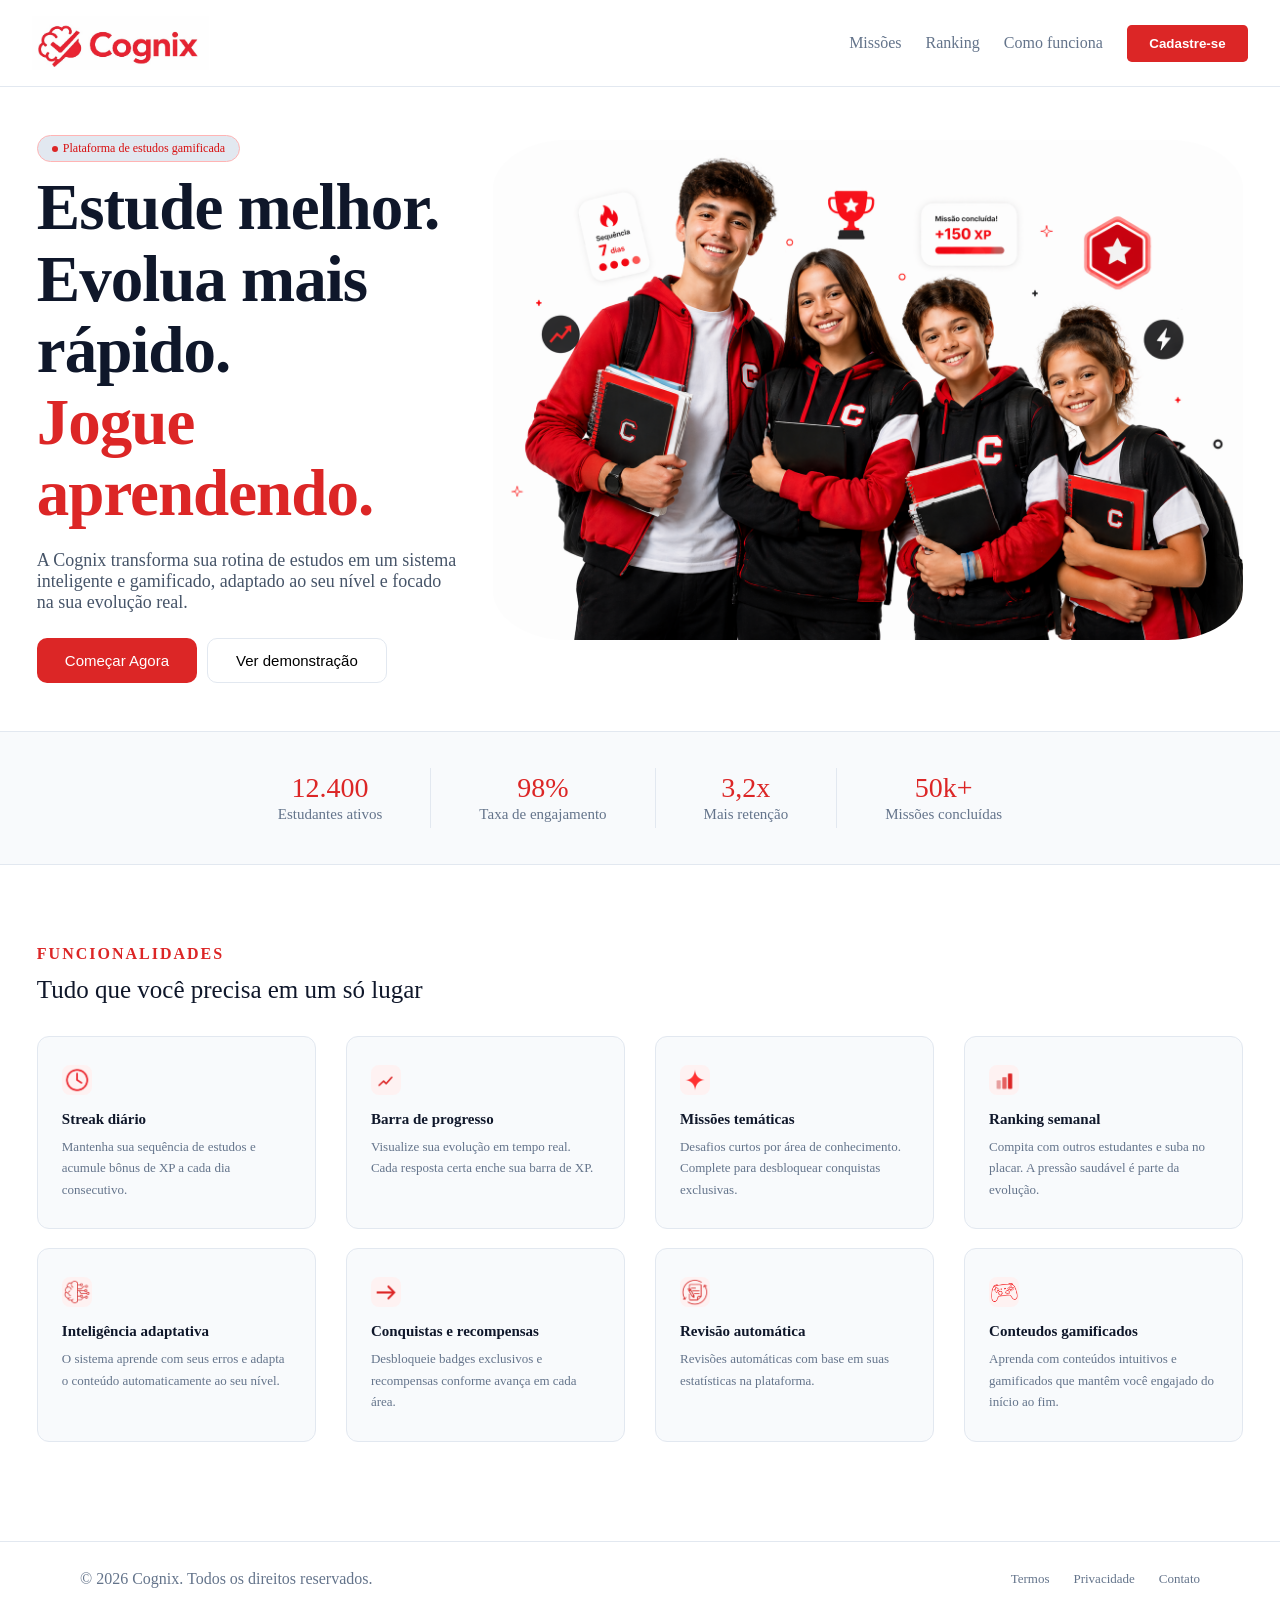
==== [CogNix]/public/index.html @ 7a7dde26 "Add Cognix project" ====
<!DOCTYPE html>
<html lang="pt-BR">

<head>
    <meta charset="UTF-8">
    <meta name="viewport" content="width=device-width, initial-scale=1.0">
    <title>Cognix</title>

    <link rel="stylesheet" href="css/style.css">
    <link rel="stylesheet" href="css/style_media.css">
    <link rel="icon" href="img/logo2.png">
</head>

<body>
    <header class="cabecalho">
        <img id="logo" src="img/logo.png" alt="logo">
        <nav class="navbar">
            <a href="#">Missões</a>
            <a href="#">Ranking</a>
            <a href="#">Como funciona</a>
            <button class="btn-inicio">Cadastre-se</button>
        </nav>
    </header>

    <main>
        <section class="info">
            <div class="info-btn">
                <span class="info-ponto"></span>
                Plataforma de estudos gamificada
            </div>

            <div class="info-content">
                <div class="info-txt">
                    <h1>
                        Estude melhor.<br>
                        Evolua mais rápido.<br>
                        <span>Jogue aprendendo.</span>
                    </h1>
                    <p>
                        A Cognix transforma sua rotina de estudos em um sistema inteligente
                        e gamificado, adaptado ao seu nível e focado na sua evolução real.
                    </p>

                    <div class="info-buttons">
                        <button class="btn-primary">Começar Agora</button>
                        <button class="btn-secondary">Ver demonstração</button>
                    </div>
                </div>

                <div class="info-img">
                    <img src="img/estudantes.png" alt="estudantes">
                </div>
            </div>
        </section>

        <section>
            <div class="stats-bar">
                <div class="stats">
                    <span class="stats-numero">12.400</span>
                    <span class="stats-text">Estudantes ativos</span>
                </div>

                <div class="divisoria-stats"></div>

                <div class="stats">
                    <span class="stats-numero">98%</span>
                    <span class="stats-text">Taxa de engajamento</span>
                </div>

                <div class="divisoria-stats"></div>

                <div class="stats">
                    <span class="stats-numero">3,2x</span>
                    <span class="stats-text">Mais retenção</span>
                </div>

                <div class="divisoria-stats"></div>

                <div class="stats">
                    <span class="stats-numero">50k+</span>
                    <span class="stats-text">Missões concluídas</span>
                </div>
            </div>
        </section>

        <section class="funcionalidades">
            <div class="funcionalidades-titulo">
                <h1>Funcionalidades</h1>
                <p>Tudo que você precisa em um só lugar</p>
            </div>

            <div class="cards">
                <div class="card-group">
                    <div class="card-img">
                        <img src="img/clock.png" alt="funcionalidades">
                    </div>

                    <div>
                        <h3>Streak diário</h3>
                        <p>Mantenha sua sequência de estudos e acumule bônus de XP a cada dia consecutivo.</p>
                    </div>
                </div>

                <div class="card-group">
                    <div class="card-img">
                        <img src="img/grafic2.png" alt="funcionalidades">
                    </div>

                    <div>
                        <h3>Barra de progresso</h3>
                        <p>Visualize sua evolução em tempo real. Cada resposta certa enche sua barra de XP.</p>
                    </div>
                </div>
                
                <div class="card-group">
                    <div class="card-img">
                        <img src="img/estrela.png" alt="funcionalidades">
                    </div>

                    <div>
                        <h3>Missões temáticas</h3>
                        <p>Desafios curtos por área de conhecimento. Complete para desbloquear conquistas exclusivas.</p>
                    </div>
                </div>
                
                <div class="card-group">
                    <div class="card-img">
                        <img src="img/grafic.png" alt="funcionalidades">
                    </div>
    
                    <div>
                        <h3>Ranking semanal</h3>
                        <p>Compita com outros estudantes e suba no placar. A pressão saudável é parte da evolução.</p>
                    </div>
                </div>
            </div>    
            
            <div class="cards">
                
                <div class="card-group">
                    <div class="card-img">
                        <img src="img/cerebro.png" alt="funcionalidades">
                    </div>

                    <div>
                        <h3>Inteligência adaptativa</h3>
                        <p>O sistema aprende com seus erros e adapta o conteúdo automaticamente ao seu nível.</p>
                    </div>
                </div>
                
                <div class="card-group">
                    <div class="card-img">
                        <img src="img/seta.png" alt="funcionalidades">
                    </div>

                    <div>
                        <h3>Conquistas e recompensas</h3>
                        <p>Desbloqueie badges exclusivos e recompensas conforme avança em cada área.</p>
                    </div>
                </div>

                <div class="card-group">
                    <div class="card-img">
                        <img src="img/revisao.png" alt="funcionalidades">
                    </div>

                    <div>
                        <h3>Revisão automática</h3>
                        <p>Revisões automáticas com base em suas estatísticas na plataforma.</p>
                    </div>
                </div>
                
                <div class="card-group">
                    <div class="card-img">
                        <img src="img/game.png" alt="funcionalidades">
                    </div>

                    <div>
                        <h3>Conteudos gamificados</h3>
                        <p>Aprenda com conteúdos intuitivos e gamificados que mantêm você engajado do início ao fim.</p>
                    </div>
                </div>
            </div>
        </section>
    </main>

    <footer class="rodape">
    <span>© 2026 Cognix. Todos os direitos reservados.</span>
    <div class="rodape-links">
      <a href="#">Termos</a>
      <a href="#">Privacidade</a>
      <a href="#">Contato</a>
    </div>
  </footer>
</body>

</html>
---- [CogNix]/public/css/style.css ----
* {
    margin: 0;
    padding: 0;
    box-sizing: border-box;
}

/* Cabeçalho */

.cabecalho {
    display: flex;
    justify-content: space-between;
    align-items: center;
    padding: 1rem 2rem;
    border-bottom: #e2e8f0 1px solid;
}

.navbar {
    display: flex;
    justify-content: space-between;
    align-items: center;
    gap: 1.5rem;
}

.navbar a {
    text-decoration: none;
    color: #64748b;
}

.navbar a:hover {
  color: #0f172a;
}

.btn-inicio {
    background: #dc2626;
    color: #ffffff;
    border: none;
    padding: 0.7rem 1.4rem;
    border-radius: 0.3rem;
    font-weight: bold;
    cursor: pointer;
    transition: 0.3s;
}

.btn-inicio:hover {
    background: #d81010;
    transform: scale(1.03);
}

#logo {
    width: auto;
    height: 3.4rem;
}

/* Informações */

.info {
    padding: 3rem 2.3rem;
}

.info-content {
    display: flex;
    align-items: flex-start;
    gap: 2rem;
}

.info-btn {
    display: inline-flex;
    align-items: center;
    padding: 5px 14px;
    font-size: 12px;
    gap: 5px;
    color: #d81010;
    background: #e2e8f0;
    border-radius: 1000px;
    border: 0.5px solid #ffb4b4;
    margin-bottom: 10px;
}

.info-ponto {
    width: 6px;
    height: 6px;
    border-radius: 50%;
    background: #dc2626;
}

.info-txt h1 {
    color: #0f172a;
    font-size: 65px;
    margin-bottom: 20px;
    line-height: 1.1;
    letter-spacing: -1px;
}

.info-txt span {
    color: #dc2626;
}

.info-txt {
    font-size: 18px;
    color: #475569;
    max-width: 600px;
}

.info-img img {
    height: 500px;
    width: auto;
    border-radius: 10%;
    margin-top: -2rem;
}

.info-buttons {
    display: flex;
    gap: 10px;
    padding-top: 25px;
}

.btn-primary {
    background: #dc2626;
    color: #ffffff;
    padding: 13px 28px;
    border-radius: 10px;
    border: none;
    cursor: pointer;
    font-size: 15px;
    transition: 0.3s;
}

.btn-primary:hover {
    background: #d81010;
    transform: scale(1.03);
}

.btn-secondary {
    background: transparent;
    border: 1px solid #e2e8f0;
    padding: 13px 28px;
    border-radius: 10px;
    cursor: pointer;
    font-size: 15px;
    transition: 0.3s;
}

.btn-secondary:hover {
    background: #e2e8f0;
    transform: scale(1.03);
}

/* Stats Parte */

.stats-bar {
    display: flex;
    align-items: center;
    justify-content: center;
    padding: 36px 80px;
    border-top: 0.5px solid #e2e8f0;
    border-bottom: 0.5px solid #e2e8f0;
    background: #f8fafc;
    flex-wrap: wrap;
}

.stats {
    display: flex;
    flex-direction: column;
    align-items: center;
    padding: 0 48px;
}

.stats-numero {
    font-size: 28px;
    color: #dc2626;
}

.stats-text {
    font-size: 15px;
    color: #64748b;
    margin-top: 2px;
}

.divisoria-stats {
    width: 1px;
    height: 60px;
    background: #e2e8f0;
}

/* Funcionalidades Parte */

.funcionalidades {
    padding: 5rem 2.3rem;
}

.funcionalidades-titulo h1 {
    font-size: 16px;
    color: #dc2626;
    letter-spacing: 2.0px;
    text-transform: uppercase;
    padding-bottom: 0.8rem;
}

.funcionalidades-titulo p {
    font-size: 25px;
    color: #0f172a;
    padding-bottom: 2rem;
}

.cards {
    display: flex;
    padding-bottom: 1.2rem;
    gap: 30px;
}

.card-group {
    background: #f8fafc;
    border: 0.5px solid #e2e8f0;
    border-radius: 12px;
    padding: 28px 24px;
    width: 25rem;
}

.card-group:hover {
    border-color: #fca5a5;
}

.card-group h3 {
  font-size: 15px;
  color: #0f172a;
  margin-bottom: 8px;
}

.card-group p {
  font-size: 13px;
  color: #64748b;
  line-height: 1.65;
}

.card-img {
    display: flex;
    justify-content: center;
    align-items: center;
    width: 30px;
    height: auto;
    background: #fef2f2;
    border-radius: 8px;
    margin-bottom: 16px;
}

.card-img img {
    width: 30px;
    height: auto;
}

/* Rodapé */

.rodape {
  display: flex;
  justify-content: space-between;
  align-items: center;
  padding: 28px 80px;
  border-top: 0.5px solid #e2e8f0;
  color: #64748b;
  gap: 12px;
}

.rodape-links {
  display: flex;
  gap: 24px;
}

.rodape-links a {
  font-size: 13px;
  color: #64748b;
  text-decoration: none;
  transition: color 0.2s;
}

.rodape-links a:hover {
  color: #0f172a;
}
---- [CogNix]/public/css/style_media.css ----
/* RESPONSIVO — Tablet (≤ 900px) */
 
@media (max-width: 900px) {
    .cabecalho {
        padding: 14px 24px;
    }
    
    .info {
        padding: 2.5rem;
    }

    .info-content {
        flex-direction: column;
        align-items: center;
    }
 
    .info-img img {
        height: auto;
        width: 100%;
        max-width: 480px;
        margin-top: 1.5rem;
        border-radius: 10%;
    }
 
    .stats-bar {
        padding: 28px 24px;
        gap: 0;
    }
 
    .stats {
        padding: 12px 28px;
    }

    .cards {
        display: grid;
        grid-template-columns: 1fr 1fr;
    }
 
    .card-group {
        width: 100%;
    }
 
    .rodape {
        align-items: flex-start;
        padding: 24px 24px;
        gap: 16px;
    }
}
 
/* RESPONSIVO — Mobile (≤ 560px) */
 
@media (max-width: 560px) {
    #logo {
        height: 2.6rem;
    }
 
    .navbar {
        display: none;
    }

    .info {
        padding: 2rem 1.2rem;
    }
 
    .info-txt {
        font-size: 16px;
    }
 
    .info-buttons {
        flex-direction: column;
    }
 
    .btn-primary,
    .btn-secondary {
        width: 100%;
        text-align: center;
    }

    .cards {
        grid-template-columns: 1fr;
    }
 
    .funcionalidades {
        padding: 3rem 1.2rem;
    }
 
    .funcionalidades-titulo p {
        font-size: 20px;
    }
 
    .stats-bar {
        flex-direction: column;
        align-items: center;
        gap: 8px;
    }
 
    .rodape {
        padding: 20px 1.2rem;
        font-size: 12px;
    }
 
    .rodape-links {
        gap: 16px;
    }
}
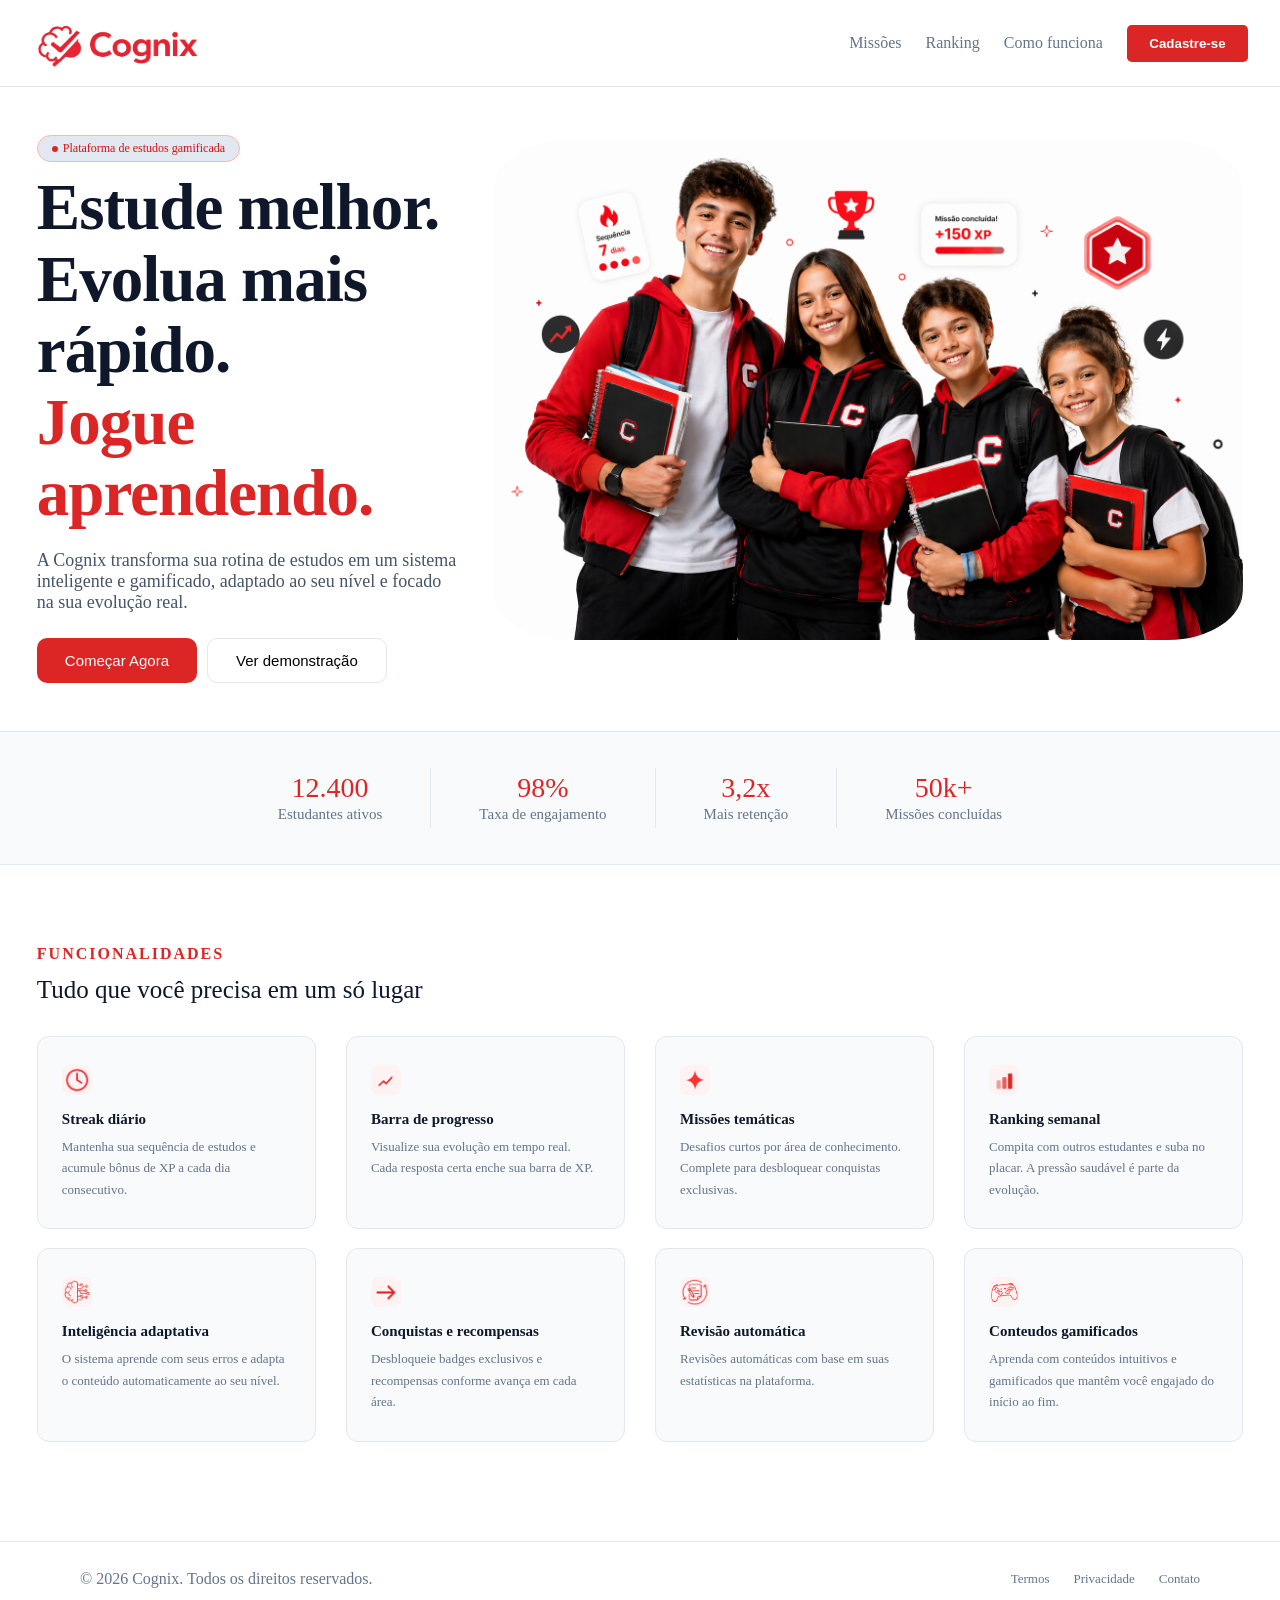
==== commit 0ec97860: "Pagina de Cadastro" ====
--- a/[CogNix]/public/index.html
+++ b/[CogNix]/public/index.html
@@ -18,7 +18,7 @@
             <a href="#">Missões</a>
             <a href="#">Ranking</a>
             <a href="#">Como funciona</a>
-            <button class="btn-inicio">Cadastre-se</button>
+            <a href="cadastro.html"><button class="btn-inicio">Cadastre-se</button></a>
         </nav>
     </header>
 
